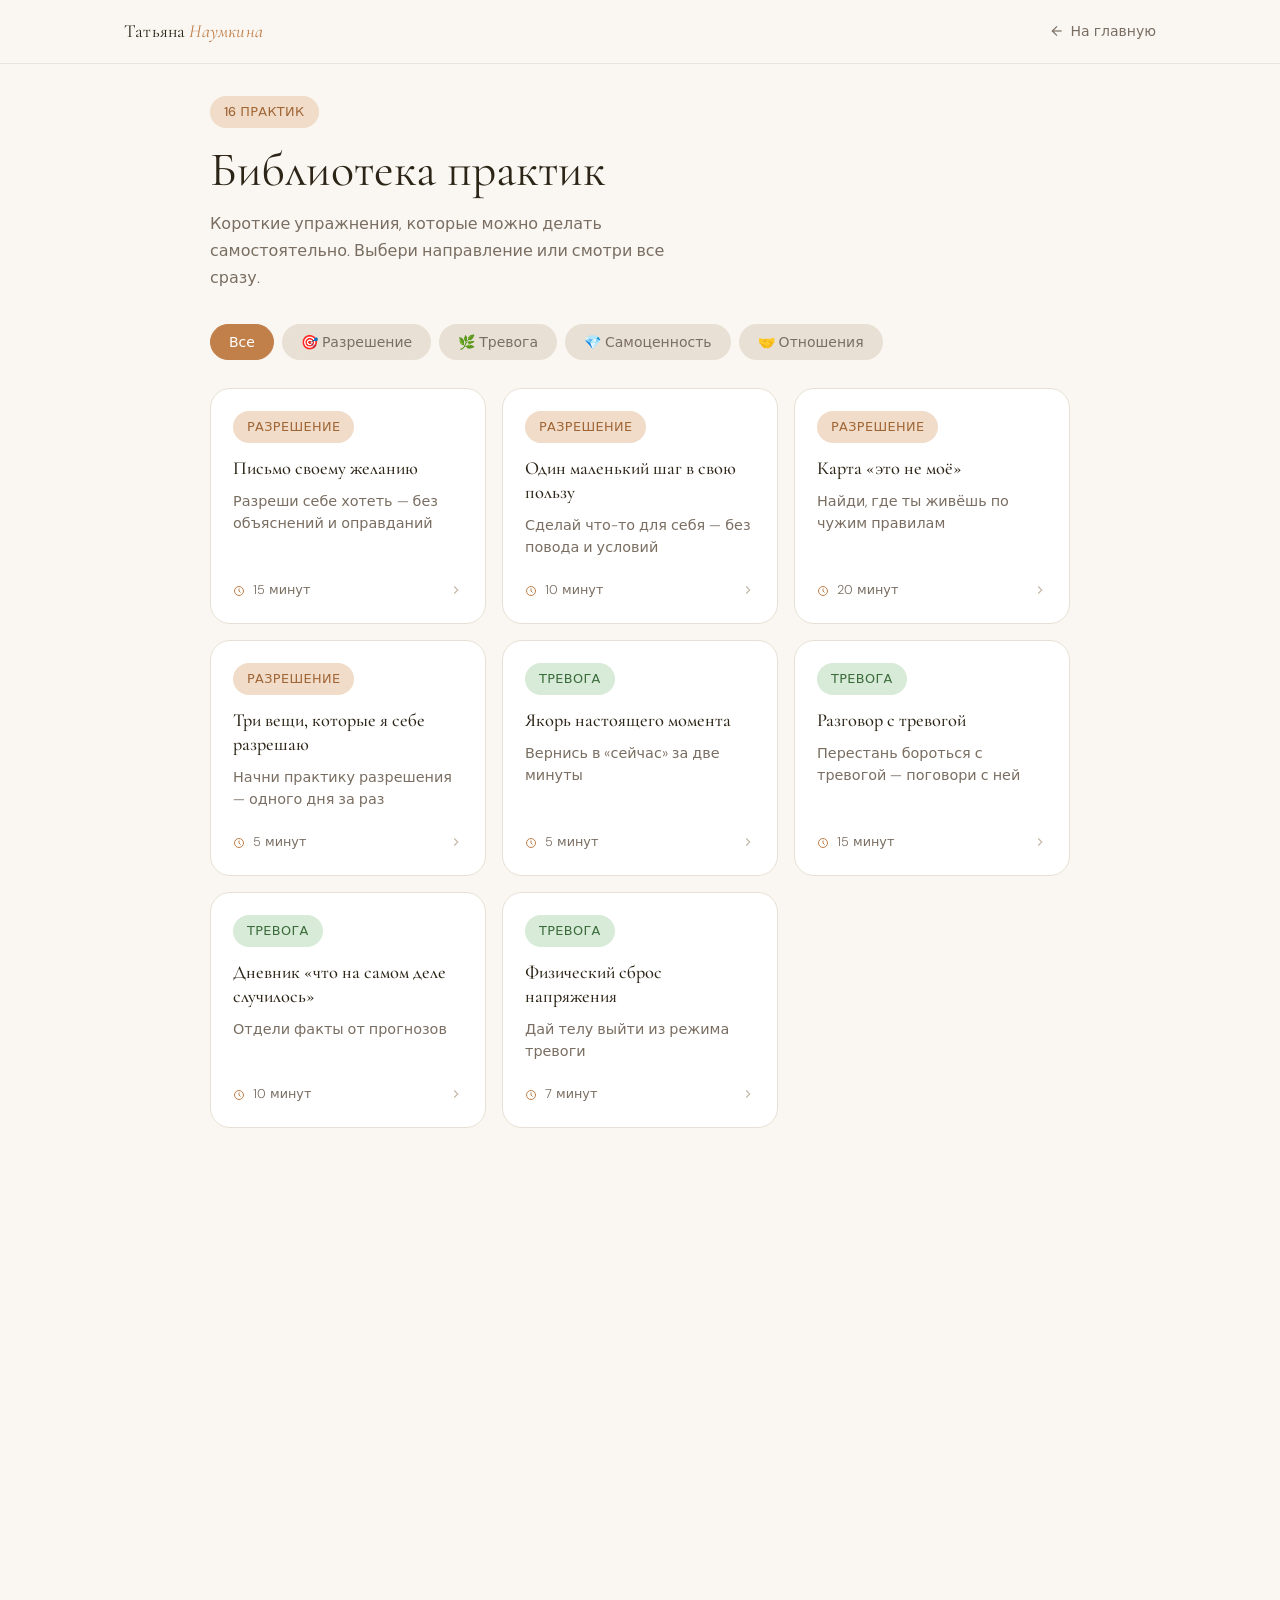
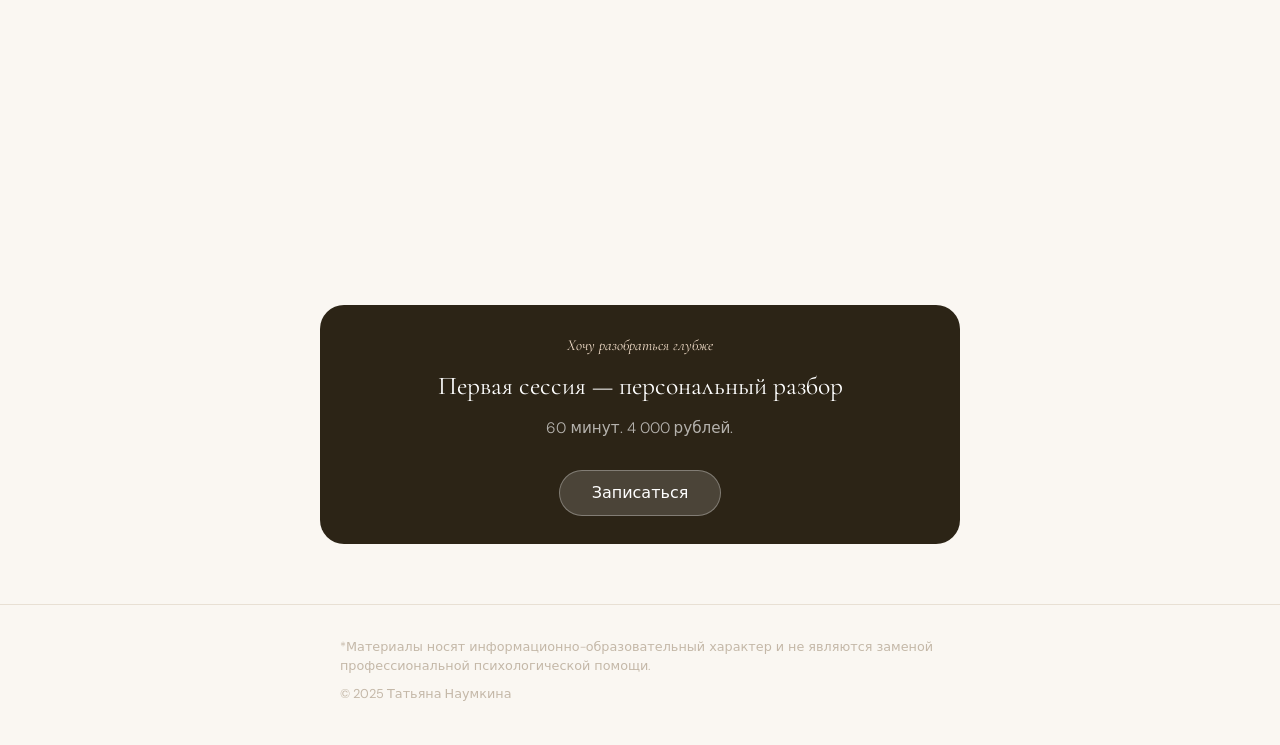
==== library.html @ 9b89605e "Add files via upload" ====
<!DOCTYPE html>
<html lang="ru">
<head>
  <meta charset="UTF-8">
  <meta name="viewport" content="width=device-width, initial-scale=1.0">
  <title>Библиотека практик — Татьяна Наумкина</title>
  <link rel="stylesheet" href="style.css">
</head>
<body>

  <!-- НАВИГАЦИЯ -->
  <nav class="nav">
    <div class="nav__inner">
      <a href="index.html" class="nav__logo">
        Татьяна <em>Наумкина</em>
      </a>
      <a href="index.html" class="nav__back">
        <svg viewBox="0 0 24 24" aria-hidden="true">
          <line x1="19" y1="12" x2="5" y2="12"/>
          <polyline points="12 19 5 12 12 5"/>
        </svg>
        На главную
      </a>
    </div>
  </nav>

  <main>
    <div class="container container--wide">

      <!-- ШАПКА -->
      <div style="padding-top:96px;padding-bottom:32px;">
        <span class="pill pill--accent" style="margin-bottom:14px;display:inline-flex;">
          16 практик
        </span>
        <h1 style="margin-bottom:10px;">Библиотека практик</h1>
        <p class="text-muted" style="font-weight:300;max-width:500px;line-height:1.7;">
          Короткие упражнения, которые можно делать самостоятельно.
          Выбери направление или смотри все сразу.
        </p>
      </div>

      <!-- ФИЛЬТР -->
      <div class="filter-pills" id="filterPills" style="margin-bottom:28px;">
        <button class="filter-pill active" data-dir="all">Все</button>
        <button class="filter-pill" data-dir="contact">🎯 Разрешение</button>
        <button class="filter-pill" data-dir="resilience">🌿 Тревога</button>
        <button class="filter-pill" data-dir="self">💎 Самоценность</button>
        <button class="filter-pill" data-dir="relations">🤝 Отношения</button>
      </div>

      <!-- СЕТКА КАРТОЧЕК -->
      <div class="practices-grid stagger" id="practicesGrid"></div>

      <!-- CTA БЛОК -->
      <div style="max-width:640px;margin:48px auto 60px;">
        <div class="session-block session-block--compact">
          <span class="session-block__eyebrow">Хочу разобраться глубже</span>
          <h2 class="session-block__title">Первая сессия — персональный разбор</h2>
          <p class="session-block__desc">
            60 минут. 4 000 рублей.
          </p>
          <a href="https://forms.yandex.ru/u/6a2276a31f1eb5ab4da837c9"
             target="_blank" rel="noopener"
             class="btn btn--ghost">
            Записаться
          </a>
        </div>
      </div>

    </div>
  </main>

  <!-- FOOTER -->
  <footer class="footer">
    <div class="container">
      <div class="footer__inner">
        <p class="footer__disclaimer">
          *Материалы носят информационно-образовательный характер
          и не являются заменой профессиональной психологической помощи.
        </p>
        <p class="footer__copy">© 2025 Татьяна Наумкина</p>
      </div>
    </div>
  </footer>

  <script src="data.js"></script>
  <script>
    const DIR_LABELS = {
      contact:    'Разрешение',
      resilience: 'Тревога',
      self:       'Самоценность',
      relations:  'Отношения'
    };

    let activeDir = 'all';

    // ============================================================
    //  РЕНДЕР КАРТОЧЕК
    // ============================================================
    function renderCards(dir) {
      const grid = document.getElementById('practicesGrid');
      const list = dir === 'all'
        ? PRACTICES
        : PRACTICES.filter(p => p.direction === dir);

      // Анимация исчезновения
      grid.style.transition = 'opacity 180ms ease';
      grid.style.opacity = '0';

      setTimeout(() => {
        grid.innerHTML = '';

        list.forEach(p => {
          const card = document.createElement('a');
          card.href = `practice.html?id=${p.id}`;
          card.className = 'card card--practice card--link';
          card.innerHTML = `
            <div class="card__tag">
              <span class="pill pill--${p.direction}">${DIR_LABELS[p.direction]}</span>
            </div>
            <div class="card__title">${p.title}</div>
            <div class="card__tagline">${p.tagline}</div>
            <div style="display:flex;align-items:center;justify-content:space-between;margin-top:auto;padding-top:12px;">
              <span style="font-size:.8rem;color:var(--muted);font-weight:300;">
                <svg width="12" height="12" viewBox="0 0 24 24" fill="none"
                     stroke="var(--accent)" stroke-width="2"
                     style="display:inline;vertical-align:middle;margin-right:4px;">
                  <circle cx="12" cy="12" r="9"/>
                  <polyline points="12 7 12 12 15 15"/>
                </svg>
                ${p.duration}
              </span>
              <svg width="14" height="14" viewBox="0 0 24 24" fill="none"
                   stroke="var(--taupe)" stroke-width="2">
                <polyline points="9 18 15 12 9 6"/>
              </svg>
            </div>
          `;
          grid.appendChild(card);
        });

        grid.style.opacity = '1';

        // Stagger-анимация
        grid.classList.remove('visible');
        requestAnimationFrame(() => {
          setTimeout(() => grid.classList.add('visible'), 20);
        });
      }, 180);
    }

    // ============================================================
    //  ФИЛЬТР
    // ============================================================
    document.getElementById('filterPills').addEventListener('click', e => {
      const btn = e.target.closest('.filter-pill');
      if (!btn) return;

      document.querySelectorAll('.filter-pill').forEach(b => b.classList.remove('active'));
      btn.classList.add('active');

      activeDir = btn.dataset.dir;
      renderCards(activeDir);
    });

    // ============================================================
    //  СТАРТ
    // ============================================================

    // Проверяем параметр из URL (если пришли с results с конкретным направлением)
    const urlDir = new URLSearchParams(window.location.search).get('dir');
    if (urlDir && ['contact','resilience','self','relations'].includes(urlDir)) {
      activeDir = urlDir;
      document.querySelectorAll('.filter-pill').forEach(b => {
        b.classList.toggle('active', b.dataset.dir === urlDir);
      });
    }

    renderCards(activeDir);
  </script>

</body>
</html>
---- style.css ----
/* ============================================================
   STYLE.CSS — дизайн-система Татьяна Наумкина
   ============================================================ */

@import url('https://fonts.googleapis.com/css2?family=Cormorant+Garamond:ital,wght@0,300;0,400;0,500;0,600;1,300;1,400;1,500&family=DM+Sans:wght@300;400;500&display=swap');

/* ============================================================
   1. CSS ПЕРЕМЕННЫЕ
   ============================================================ */

:root {
  /* Цвета */
  --cream:        #FAF7F2;
  --warm-white:   #FFFDF9;
  --sand:         #E8E0D4;
  --taupe:        #C4B8A8;
  --dark:         #2C2416;
  --text:         #3D3328;
  --muted:        #7A6E62;
  --accent:       #C17F4A;
  --accent-light: #F0DCC8;
  --accent-dark:  #A06535;

  /* Шрифты */
  --font-d: 'Cormorant Garamond', Georgia, serif;
  --font-b: 'DM Sans', system-ui, sans-serif;

  /* Размеры */
  --max-w:     640px;
  --max-w-lib: 900px;
  --radius-sm: 10px;
  --radius-md: 14px;
  --radius-lg: 20px;
  --radius-xl: 24px;

  /* Тени */
  --shadow-sm: 0 1px 4px rgba(44,36,22,.06);
  --shadow-md: 0 4px 20px rgba(44,36,22,.10);
  --shadow-lg: 0 8px 40px rgba(44,36,22,.14);

  /* Переходы */
  --ease: cubic-bezier(.4,0,.2,1);
  --fast: 180ms;
  --mid:  320ms;
  --slow: 500ms;
}

/* ============================================================
   2. СБРОС И БАЗОВЫЕ СТИЛИ
   ============================================================ */

*, *::before, *::after {
  box-sizing: border-box;
  margin: 0;
  padding: 0;
}

html {
  scroll-behavior: smooth;
  -webkit-text-size-adjust: 100%;
}

body {
  font-family: var(--font-b);
  font-size: 16px;
  line-height: 1.6;
  color: var(--text);
  background: var(--cream);
  min-height: 100vh;
  -webkit-font-smoothing: antialiased;
}

img {
  max-width: 100%;
  display: block;
}

a {
  color: inherit;
  text-decoration: none;
}

ul, ol {
  list-style: none;
}

button {
  font-family: var(--font-b);
  cursor: pointer;
  border: none;
  background: none;
}

/* ============================================================
   3. ТИПОГРАФИКА
   ============================================================ */

h1, h2, h3, h4 {
  font-family: var(--font-d);
  font-weight: 400;
  line-height: 1.2;
  color: var(--dark);
}

h1 { font-size: clamp(2rem, 5vw, 3rem); }
h2 { font-size: clamp(1.6rem, 4vw, 2.4rem); }
h3 { font-size: clamp(1.2rem, 3vw, 1.6rem); }
h4 { font-size: 1.1rem; }

p {
  font-size: 1rem;
  line-height: 1.7;
  color: var(--text);
}

.text-muted {
  color: var(--muted);
  font-weight: 300;
}

.text-accent {
  color: var(--accent);
}

em, i {
  font-style: italic;
}

/* ============================================================
   4. LAYOUT
   ============================================================ */

.container {
  width: 100%;
  max-width: var(--max-w);
  margin: 0 auto;
  padding: 0 20px;
}

.container--wide {
  max-width: var(--max-w-lib);
}

.section {
  padding: 60px 0;
}

/* ============================================================
   5. НАВИГАЦИЯ
   ============================================================ */

.nav {
  position: fixed;
  top: 0;
  left: 0;
  right: 0;
  z-index: 100;
  height: 64px;
  display: flex;
  align-items: center;
  background: rgba(250,247,242,.85);
  backdrop-filter: blur(12px);
  -webkit-backdrop-filter: blur(12px);
  border-bottom: 1px solid rgba(196,184,168,.3);
  transition: background var(--mid) var(--ease);
}

.nav__inner {
  width: 100%;
  max-width: 1080px;
  margin: 0 auto;
  padding: 0 24px;
  display: flex;
  align-items: center;
  justify-content: space-between;
}

.nav__logo {
  font-family: var(--font-d);
  font-size: 1.15rem;
  font-weight: 400;
  color: var(--dark);
  letter-spacing: .01em;
}

.nav__logo em {
  color: var(--accent);
  font-style: italic;
}

.nav__back {
  display: flex;
  align-items: center;
  gap: 6px;
  font-size: .875rem;
  color: var(--muted);
  font-weight: 400;
  transition: color var(--fast) var(--ease);
}

.nav__back:hover {
  color: var(--accent);
}

.nav__back svg {
  width: 16px;
  height: 16px;
  stroke: currentColor;
  fill: none;
  stroke-width: 1.8;
}

/* ============================================================
   6. КНОПКИ
   ============================================================ */

.btn {
  display: inline-flex;
  align-items: center;
  justify-content: center;
  gap: 8px;
  padding: 14px 32px;
  border-radius: 100px;
  font-family: var(--font-b);
  font-size: 1rem;
  font-weight: 500;
  line-height: 1;
  transition: all var(--fast) var(--ease);
  cursor: pointer;
  white-space: nowrap;
}

.btn--primary {
  background: var(--accent);
  color: #fff;
  box-shadow: 0 4px 20px rgba(193,127,74,.35);
}

.btn--primary:hover {
  background: var(--accent-dark);
  box-shadow: 0 6px 28px rgba(193,127,74,.45);
  transform: translateY(-1px);
}

.btn--primary:active {
  transform: translateY(0);
  box-shadow: 0 2px 12px rgba(193,127,74,.3);
}

.btn--outline {
  background: transparent;
  color: var(--accent);
  border: 1.5px solid var(--accent);
}

.btn--outline:hover {
  background: var(--accent-light);
}

.btn--ghost {
  background: rgba(255,255,255,.15);
  color: #fff;
  border: 1.5px solid rgba(255,255,255,.3);
}

.btn--ghost:hover {
  background: rgba(255,255,255,.25);
}

.btn--sm {
  padding: 10px 22px;
  font-size: .875rem;
}

.btn--lg {
  padding: 18px 40px;
  font-size: 1.05rem;
}

.btn--full {
  width: 100%;
}

/* ============================================================
   7. ТЭГИ-ПИЛЮЛИ
   ============================================================ */

.pill {
  display: inline-flex;
  align-items: center;
  gap: 6px;
  padding: 6px 14px;
  border-radius: 100px;
  font-size: .8rem;
  font-weight: 500;
  letter-spacing: .03em;
  text-transform: uppercase;
}

.pill--accent {
  background: var(--accent-light);
  color: var(--accent-dark);
}

.pill--sand {
  background: var(--sand);
  color: var(--muted);
}

.pill--direction {
  background: var(--accent-light);
  color: var(--accent-dark);
  font-size: .75rem;
}

.pill--contact   { background: #F0DCC8; color: #A06535; }
.pill--resilience{ background: #D8EAD8; color: #3A6B3A; }
.pill--self      { background: #D8E4F0; color: #2A4F7A; }
.pill--relations { background: #EDD8EE; color: #6B3A6C; }

/* ============================================================
   8. КАРТОЧКИ
   ============================================================ */

.card {
  background: #fff;
  border: 1px solid var(--sand);
  border-radius: var(--radius-lg);
  padding: 24px;
  transition: all var(--mid) var(--ease);
}

.card:hover {
  border-color: var(--taupe);
  box-shadow: var(--shadow-md);
  transform: translateY(-2px);
}

.card--link {
  cursor: pointer;
  display: block;
}

.card--direction {
  padding: 20px 22px;
  border-radius: var(--radius-md);
}

.card--practice {
  display: flex;
  flex-direction: column;
  gap: 10px;
  padding: 22px;
  border-radius: var(--radius-lg);
}

.card__tag {
  margin-bottom: 4px;
}

.card__title {
  font-family: var(--font-d);
  font-size: 1.15rem;
  font-weight: 500;
  color: var(--dark);
  line-height: 1.3;
}

.card__tagline {
  font-size: .9rem;
  color: var(--muted);
  line-height: 1.5;
  font-weight: 300;
}

.card__arrow {
  margin-top: auto;
  display: flex;
  align-items: center;
  gap: 4px;
  font-size: .8rem;
  color: var(--accent);
  font-weight: 500;
}

/* ============================================================
   9. ПРОГРЕСС-БАР
   ============================================================ */

.progress-bar {
  width: 100%;
  height: 4px;
  background: var(--sand);
  border-radius: 2px;
  overflow: hidden;
}

.progress-bar__fill {
  height: 100%;
  background: linear-gradient(90deg, var(--accent-light), var(--accent));
  border-radius: 2px;
  transition: width var(--mid) var(--ease);
}

/* ============================================================
   10. ТЁМНЫЙ БЛОК СЕССИИ
   ============================================================ */

.session-block {
  background: var(--dark);
  border-radius: var(--radius-xl);
  padding: 40px;
  text-align: center;
  color: #fff;
}

.session-block__eyebrow {
  font-family: var(--font-d);
  font-style: italic;
  font-size: .95rem;
  color: var(--accent-light);
  margin-bottom: 12px;
  display: block;
}

.session-block__title {
  font-family: var(--font-d);
  font-size: clamp(1.4rem, 3vw, 2rem);
  font-weight: 400;
  color: #fff;
  margin-bottom: 14px;
  line-height: 1.25;
}

.session-block__desc {
  font-size: .95rem;
  color: rgba(255,255,255,.65);
  font-weight: 300;
  line-height: 1.7;
  margin-bottom: 28px;
  max-width: 440px;
  margin-left: auto;
  margin-right: auto;
}

.session-block__disclaimer {
  margin-top: 18px;
  font-size: .75rem;
  color: rgba(255,255,255,.35);
  line-height: 1.5;
  font-weight: 300;
}

.session-block--compact {
  padding: 28px 32px;
}

.session-block--compact .session-block__title {
  font-size: clamp(1.2rem, 2.5vw, 1.6rem);
}

/* ============================================================
   11. МЕТА-СТРОКА (иконки)
   ============================================================ */

.meta-row {
  display: flex;
  align-items: center;
  gap: 20px;
  flex-wrap: wrap;
}

.meta-item {
  display: flex;
  align-items: center;
  gap: 6px;
  font-size: .875rem;
  color: var(--muted);
  font-weight: 400;
}

.meta-item svg {
  width: 16px;
  height: 16px;
  stroke: var(--accent);
  fill: none;
  stroke-width: 1.8;
  flex-shrink: 0;
}

/* ============================================================
   12. РЕЗУЛЬТАТЫ — БАРЫ НАПРАВЛЕНИЙ
   ============================================================ */

.direction-bars {
  display: flex;
  flex-direction: column;
  gap: 18px;
}

.direction-bar {
  display: flex;
  flex-direction: column;
  gap: 6px;
}

.direction-bar__header {
  display: flex;
  justify-content: space-between;
  align-items: baseline;
}

.direction-bar__label {
  font-size: .875rem;
  font-weight: 500;
  color: var(--text);
  max-width: 70%;
  line-height: 1.3;
}

.direction-bar__pct {
  font-family: var(--font-d);
  font-size: 1.1rem;
  font-weight: 400;
  color: var(--accent);
}

.direction-bar__track {
  width: 100%;
  height: 8px;
  background: var(--sand);
  border-radius: 4px;
  overflow: hidden;
}

.direction-bar__fill {
  height: 100%;
  background: linear-gradient(90deg, var(--accent-light), var(--accent));
  border-radius: 4px;
  width: 0;
  transition: width 900ms var(--ease);
}

.direction-bar--winner .direction-bar__fill {
  background: linear-gradient(90deg, var(--accent), var(--accent-dark));
}

.direction-bar--winner .direction-bar__label {
  color: var(--dark);
  font-weight: 500;
}

/* ============================================================
   13. БИБЛИОТЕКА — СЕТКА И ФИЛЬТР
   ============================================================ */

.filter-pills {
  display: flex;
  gap: 8px;
  flex-wrap: wrap;
}

.filter-pill {
  padding: 8px 18px;
  border-radius: 100px;
  font-size: .875rem;
  font-weight: 500;
  background: var(--sand);
  color: var(--muted);
  border: 1.5px solid transparent;
  cursor: pointer;
  transition: all var(--fast) var(--ease);
}

.filter-pill:hover {
  background: var(--accent-light);
  color: var(--accent-dark);
}

.filter-pill.active {
  background: var(--accent);
  color: #fff;
  border-color: var(--accent);
}

.practices-grid {
  display: grid;
  grid-template-columns: repeat(auto-fill, minmax(260px, 1fr));
  gap: 16px;
}

@media (max-width: 600px) {
  .practices-grid {
    grid-template-columns: 1fr;
  }
}

/* ============================================================
   14. ПРАКТИКА — БЛОКИ КОНТЕНТА
   ============================================================ */

.practice-section {
  background: #fff;
  border: 1px solid var(--sand);
  border-radius: var(--radius-lg);
  padding: 28px;
  margin-bottom: 16px;
}

.practice-section__label {
  font-size: .75rem;
  font-weight: 500;
  letter-spacing: .08em;
  text-transform: uppercase;
  color: var(--muted);
  margin-bottom: 12px;
}

.practice-section__text {
  font-size: .975rem;
  line-height: 1.75;
  color: var(--text);
  font-weight: 300;
}

.steps-list {
  counter-reset: steps;
  display: flex;
  flex-direction: column;
  gap: 14px;
}

.steps-list li {
  counter-increment: steps;
  display: flex;
  gap: 14px;
  align-items: flex-start;
  font-size: .975rem;
  line-height: 1.65;
  color: var(--text);
  font-weight: 300;
}

.steps-list li::before {
  content: counter(steps);
  display: flex;
  align-items: center;
  justify-content: center;
  width: 26px;
  height: 26px;
  min-width: 26px;
  border-radius: 50%;
  background: var(--accent-light);
  color: var(--accent-dark);
  font-size: .8rem;
  font-weight: 500;
  font-family: var(--font-d);
  margin-top: 1px;
}

.practice-note {
  background: var(--accent-light);
  border-radius: var(--radius-md);
  padding: 16px 20px;
  font-size: .9rem;
  color: var(--accent-dark);
  line-height: 1.65;
  font-weight: 400;
  margin-bottom: 16px;
}

.practice-note::before {
  content: '✦  ';
  opacity: .6;
}

/* ============================================================
   15. КВИЗ
   ============================================================ */

.quiz-header {
  padding-top: 88px;
  padding-bottom: 24px;
}

.quiz-counter {
  font-size: .875rem;
  color: var(--muted);
  font-weight: 400;
  margin-bottom: 10px;
}

.quiz-question {
  font-family: var(--font-d);
  font-size: clamp(1.25rem, 3vw, 1.7rem);
  font-weight: 400;
  color: var(--dark);
  line-height: 1.35;
  margin-bottom: 28px;
}

.quiz-options {
  display: flex;
  flex-direction: column;
  gap: 10px;
  margin-bottom: 28px;
}

.quiz-option {
  padding: 16px 20px;
  border: 1.5px solid var(--sand);
  border-radius: var(--radius-md);
  background: #fff;
  text-align: left;
  font-family: var(--font-b);
  font-size: .975rem;
  color: var(--text);
  font-weight: 400;
  cursor: pointer;
  transition: all var(--fast) var(--ease);
  line-height: 1.4;
}

.quiz-option:hover {
  border-color: var(--accent);
  background: var(--accent-light);
  color: var(--accent-dark);
}

.quiz-option.selected {
  border-color: var(--accent);
  background: var(--accent-light);
  color: var(--accent-dark);
  font-weight: 500;
}

.quiz-nav {
  display: flex;
  gap: 12px;
  align-items: center;
}

.quiz-nav-back {
  display: flex;
  align-items: center;
  gap: 5px;
  font-size: .875rem;
  color: var(--muted);
  cursor: pointer;
  padding: 10px 0;
  background: none;
  border: none;
  font-family: var(--font-b);
  transition: color var(--fast) var(--ease);
}

.quiz-nav-back:hover {
  color: var(--text);
}

.quiz-nav-back svg {
  width: 14px;
  height: 14px;
  stroke: currentColor;
  fill: none;
  stroke-width: 2;
}

/* Loader dots */
.loader-overlay {
  position: fixed;
  inset: 0;
  background: var(--cream);
  z-index: 200;
  display: flex;
  flex-direction: column;
  align-items: center;
  justify-content: center;
  gap: 20px;
  opacity: 0;
  pointer-events: none;
  transition: opacity var(--mid) var(--ease);
}

.loader-overlay.visible {
  opacity: 1;
  pointer-events: all;
}

.loader-dots {
  display: flex;
  gap: 8px;
}

.loader-dots span {
  width: 8px;
  height: 8px;
  border-radius: 50%;
  background: var(--accent);
  animation: dot-bounce 1.2s ease-in-out infinite;
}

.loader-dots span:nth-child(2) { animation-delay: .2s; }
.loader-dots span:nth-child(3) { animation-delay: .4s; }

@keyframes dot-bounce {
  0%, 60%, 100% { transform: translateY(0); opacity: .5; }
  30%            { transform: translateY(-10px); opacity: 1; }
}

.loader-text {
  font-family: var(--font-d);
  font-style: italic;
  color: var(--muted);
  font-size: 1rem;
}

/* ============================================================
   16. HERO (ГЛАВНАЯ)
   ============================================================ */

.hero {
  padding-top: 100px;
  padding-bottom: 60px;
}

.hero__eyebrow {
  margin-bottom: 20px;
}

.hero__title {
  margin-bottom: 16px;
}

.hero__subtitle {
  font-size: 1.05rem;
  color: var(--muted);
  font-weight: 300;
  line-height: 1.7;
  margin-bottom: 28px;
}

.hero__meta {
  margin-bottom: 32px;
}

.hero__cta {
  margin-bottom: 60px;
}

/* ============================================================
   17. БЛОК НАПРАВЛЕНИЙ (ГЛАВНАЯ)
   ============================================================ */

.directions-section {
  padding-bottom: 80px;
}

.directions-section__label {
  font-size: .75rem;
  letter-spacing: .1em;
  text-transform: uppercase;
  color: var(--muted);
  font-weight: 500;
  margin-bottom: 16px;
}

.directions-grid {
  display: flex;
  flex-direction: column;
  gap: 10px;
}

.direction-card {
  display: flex;
  align-items: flex-start;
  gap: 14px;
  padding: 18px 20px;
  border: 1px solid var(--sand);
  border-radius: var(--radius-md);
  background: #fff;
  cursor: pointer;
  transition: all var(--fast) var(--ease);
  text-decoration: none;
}

.direction-card:hover {
  border-color: var(--accent);
  background: var(--accent-light);
  transform: translateX(4px);
}

.direction-card__icon {
  width: 36px;
  height: 36px;
  border-radius: 10px;
  display: flex;
  align-items: center;
  justify-content: center;
  font-size: 1.1rem;
  flex-shrink: 0;
  margin-top: 1px;
}

.direction-card__body {
  flex: 1;
}

.direction-card__title {
  font-family: var(--font-d);
  font-size: 1.05rem;
  font-weight: 400;
  color: var(--dark);
  line-height: 1.3;
  margin-bottom: 2px;
}

.direction-card__sub {
  font-size: .82rem;
  color: var(--muted);
  font-weight: 300;
}

.direction-card__chevron {
  color: var(--taupe);
  transition: color var(--fast) var(--ease);
  flex-shrink: 0;
  margin-top: 6px;
}

.direction-card:hover .direction-card__chevron {
  color: var(--accent);
}

/* ============================================================
   18. РЕЗУЛЬТАТЫ
   ============================================================ */

.results-header {
  padding-top: 88px;
  padding-bottom: 32px;
}

.results-winner {
  background: #fff;
  border: 1px solid var(--sand);
  border-radius: var(--radius-xl);
  padding: 32px;
  margin-bottom: 32px;
}

.results-winner__label {
  font-size: .75rem;
  letter-spacing: .08em;
  text-transform: uppercase;
  color: var(--accent);
  font-weight: 500;
  margin-bottom: 10px;
}

.results-winner__title {
  font-family: var(--font-d);
  font-size: clamp(1.3rem, 3vw, 1.8rem);
  font-weight: 400;
  color: var(--dark);
  line-height: 1.3;
  margin-bottom: 12px;
}

.results-winner__desc {
  font-size: .95rem;
  color: var(--muted);
  line-height: 1.7;
  font-weight: 300;
}

.results-section-label {
  font-size: .75rem;
  letter-spacing: .08em;
  text-transform: uppercase;
  color: var(--muted);
  font-weight: 500;
  margin-bottom: 16px;
}

.recommended-practices {
  display: flex;
  flex-direction: column;
  gap: 10px;
  margin-bottom: 32px;
}

.rec-practice-card {
  display: flex;
  align-items: flex-start;
  gap: 14px;
  padding: 16px 18px;
  border: 1px solid var(--sand);
  border-radius: var(--radius-md);
  background: #fff;
  text-decoration: none;
  transition: all var(--fast) var(--ease);
}

.rec-practice-card:hover {
  border-color: var(--accent);
  transform: translateX(3px);
}

.rec-practice-card__num {
  font-family: var(--font-d);
  font-size: 1.2rem;
  color: var(--accent-light);
  font-weight: 400;
  min-width: 24px;
  margin-top: 2px;
}

.rec-practice-card__body { flex: 1; }

.rec-practice-card__title {
  font-size: .95rem;
  font-weight: 500;
  color: var(--dark);
  margin-bottom: 2px;
}

.rec-practice-card__tagline {
  font-size: .82rem;
  color: var(--muted);
  font-weight: 300;
}

/* ============================================================
   19. FOOTER
   ============================================================ */

.footer {
  padding: 32px 0 40px;
  border-top: 1px solid var(--sand);
}

.footer__inner {
  display: flex;
  flex-direction: column;
  gap: 8px;
}

.footer__disclaimer {
  font-size: .8rem;
  color: var(--taupe);
  line-height: 1.5;
  font-weight: 300;
}

.footer__copy {
  font-size: .8rem;
  color: var(--taupe);
}

/* ============================================================
   20. АНИМАЦИИ ПОЯВЛЕНИЯ
   ============================================================ */

.fade-in {
  opacity: 0;
  transform: translateY(16px);
  transition: opacity var(--slow) var(--ease), transform var(--slow) var(--ease);
}

.fade-in.visible {
  opacity: 1;
  transform: translateY(0);
}

.stagger > * {
  opacity: 0;
  transform: translateY(12px);
  transition: opacity var(--mid) var(--ease), transform var(--mid) var(--ease);
}

.stagger.visible > *:nth-child(1) { opacity:1; transform:none; transition-delay: 0ms; }
.stagger.visible > *:nth-child(2) { opacity:1; transform:none; transition-delay: 60ms; }
.stagger.visible > *:nth-child(3) { opacity:1; transform:none; transition-delay: 120ms; }
.stagger.visible > *:nth-child(4) { opacity:1; transform:none; transition-delay: 180ms; }
.stagger.visible > *:nth-child(5) { opacity:1; transform:none; transition-delay: 240ms; }
.stagger.visible > *:nth-child(6) { opacity:1; transform:none; transition-delay: 300ms; }
.stagger.visible > *:nth-child(7) { opacity:1; transform:none; transition-delay: 360ms; }
.stagger.visible > *:nth-child(8) { opacity:1; transform:none; transition-delay: 420ms; }

/* ============================================================
   21. УТИЛИТЫ
   ============================================================ */

.sr-only {
  position: absolute;
  width: 1px;
  height: 1px;
  padding: 0;
  margin: -1px;
  overflow: hidden;
  clip: rect(0,0,0,0);
  white-space: nowrap;
  border: 0;
}

.mt-4  { margin-top:  4px; }
.mt-8  { margin-top:  8px; }
.mt-12 { margin-top: 12px; }
.mt-16 { margin-top: 16px; }
.mt-24 { margin-top: 24px; }
.mt-32 { margin-top: 32px; }
.mt-40 { margin-top: 40px; }
.mt-48 { margin-top: 48px; }

.mb-4  { margin-bottom:  4px; }
.mb-8  { margin-bottom:  8px; }
.mb-12 { margin-bottom: 12px; }
.mb-16 { margin-bottom: 16px; }
.mb-24 { margin-bottom: 24px; }
.mb-32 { margin-bottom: 32px; }

.divider {
  border: none;
  border-top: 1px solid var(--sand);
  margin: 32px 0;
}

/* ============================================================
   22. АДАПТИВ
   ============================================================ */

/* Планшет */
@media (max-width: 768px) {
  .section { padding: 48px 0; }

  .session-block {
    padding: 28px 24px;
  }

  .results-winner {
    padding: 24px;
  }

  .practice-section {
    padding: 22px 18px;
  }

  .hero {
    padding-top: 90px;
  }
}

/* Мобильный */
@media (max-width: 480px) {
  :root {
    font-size: 15px;
  }

  .container {
    padding: 0 16px;
  }

  .btn {
    padding: 13px 24px;
  }

  .btn--lg {
    padding: 15px 28px;
    font-size: 1rem;
  }

  .session-block {
    padding: 24px 18px;
    border-radius: var(--radius-lg);
  }

  .nav__inner {
    padding: 0 16px;
  }

  .quiz-option {
    padding: 14px 16px;
  }

  .hero {
    padding-top: 82px;
    padding-bottom: 40px;
  }

  .directions-section {
    padding-bottom: 60px;
  }

  .filter-pills {
    gap: 6px;
  }

  .filter-pill {
    padding: 7px 14px;
    font-size: .8rem;
  }
}

/* Минимальная ширина */
@media (max-width: 360px) {
  .container {
    padding: 0 12px;
  }

  h1 { font-size: 1.75rem; }
  h2 { font-size: 1.4rem; }
}
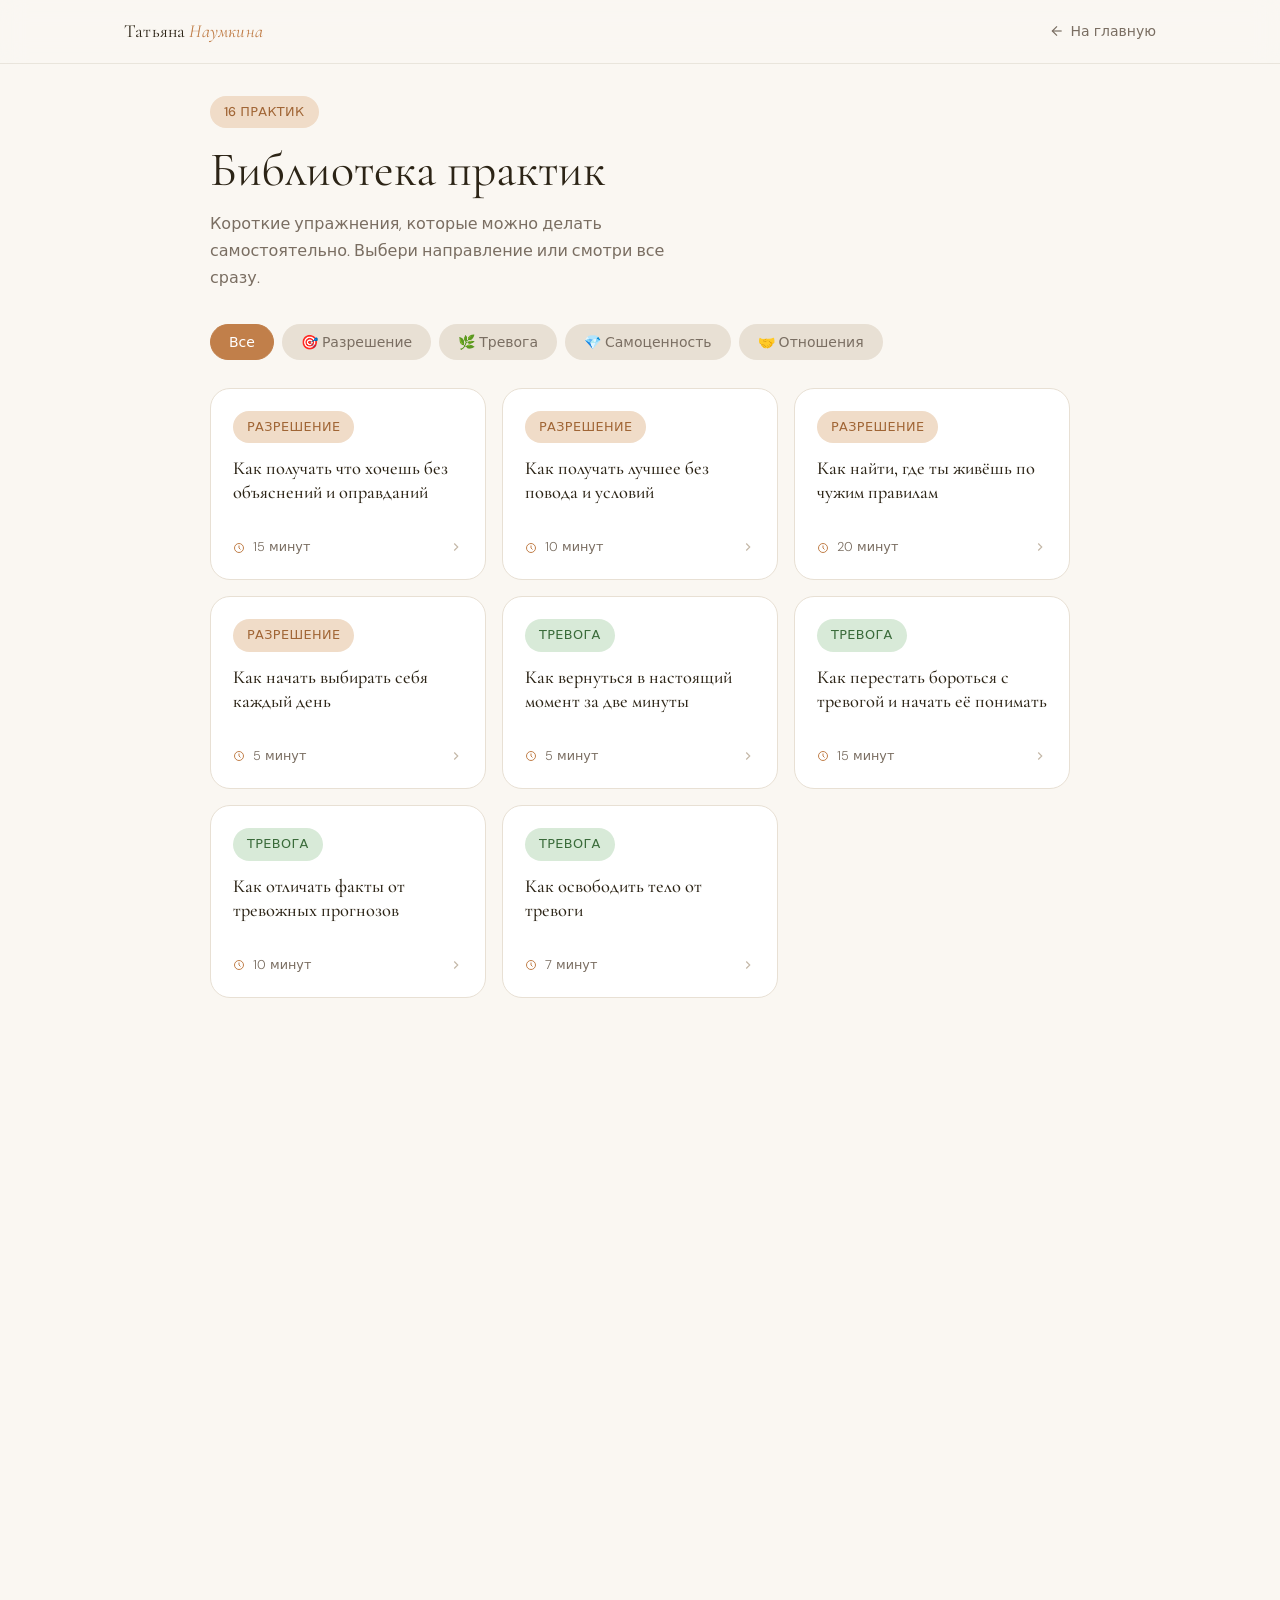
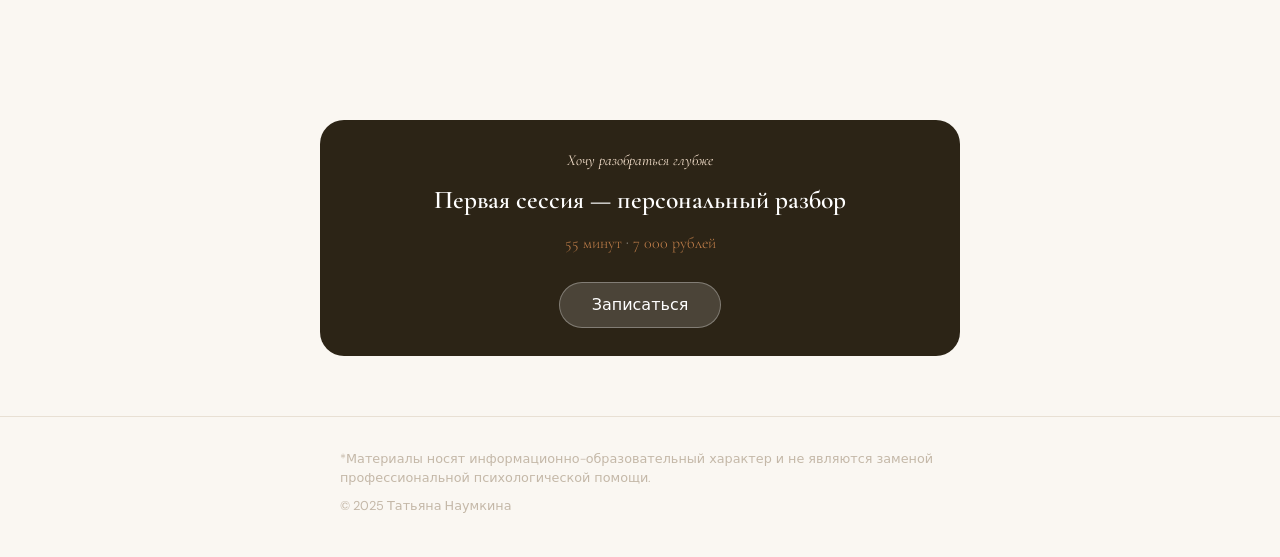
==== commit 6114aa30: "Add files via upload" ====
--- a/library.html
+++ b/library.html
@@ -56,9 +56,7 @@
         <div class="session-block session-block--compact">
           <span class="session-block__eyebrow">Хочу разобраться глубже</span>
           <h2 class="session-block__title">Первая сессия — персональный разбор</h2>
-          <p class="session-block__desc">
-            60 минут. 4 000 рублей.
-          </p>
+          <p class="session-block__time"><span class="time-accent">55 минут</span> · <span class="time-accent">7 000 рублей</span></p>
           <a href="https://forms.yandex.ru/u/6a2276a31f1eb5ab4da837c9"
              target="_blank" rel="noopener"
              class="btn btn--ghost">
--- a/style.css
+++ b/style.css
@@ -426,7 +426,7 @@
 .session-block__title {
   font-family: var(--font-d);
   font-size: clamp(1.4rem, 3vw, 2rem);
-  font-weight: 400;
+  font-weight: 600;
   color: #fff;
   margin-bottom: 14px;
   line-height: 1.25;
@@ -437,10 +437,34 @@
   color: rgba(255,255,255,.65);
   font-weight: 300;
   line-height: 1.7;
-  margin-bottom: 28px;
+  margin-bottom: 16px;
   max-width: 440px;
   margin-left: auto;
   margin-right: auto;
+}
+
+.session-block__insight {
+  font-style: italic;
+  color: var(--accent-light);
+  font-size: .95rem;
+  line-height: 1.65;
+  margin-bottom: 16px;
+  max-width: 440px;
+  margin-left: auto;
+  margin-right: auto;
+}
+
+.session-block__time {
+  font-size: .875rem;
+  color: rgba(255,255,255,.45);
+  font-weight: 300;
+  margin-bottom: 24px;
+}
+
+.session-block__time .time-accent {
+  color: var(--accent);
+  font-family: var(--font-d);
+  font-size: 1rem;
 }
 
 .session-block__disclaimer {
@@ -466,6 +490,7 @@
 .meta-row {
   display: flex;
   align-items: center;
+  justify-content: center;
   gap: 20px;
   flex-wrap: wrap;
 }
@@ -734,6 +759,83 @@
   font-weight: 500;
 }
 
+/* ============================================================
+   QUIZ SLIDER
+   ============================================================ */
+
+.quiz-slider-wrap {
+  margin-bottom: 12px;
+}
+
+.quiz-slider-current-label {
+  text-align: center;
+  font-size: 1.2rem;
+  font-weight: 500;
+  color: var(--accent);
+  margin-bottom: 24px;
+  min-height: 1.5em;
+  font-family: var(--font-d);
+  font-style: italic;
+}
+
+.quiz-slider {
+  -webkit-appearance: none;
+  appearance: none;
+  width: 100%;
+  height: 4px;
+  background: var(--sand);
+  border-radius: 2px;
+  outline: none;
+  cursor: pointer;
+  margin-bottom: 10px;
+  display: block;
+}
+
+.quiz-slider::-webkit-slider-thumb {
+  -webkit-appearance: none;
+  appearance: none;
+  width: 26px;
+  height: 26px;
+  border-radius: 50%;
+  background: var(--accent);
+  cursor: pointer;
+  box-shadow: 0 2px 8px rgba(193,127,74,.4);
+  transition: transform 150ms ease, box-shadow 150ms ease;
+}
+
+.quiz-slider::-webkit-slider-thumb:hover {
+  transform: scale(1.15);
+  box-shadow: 0 4px 14px rgba(193,127,74,.5);
+}
+
+.quiz-slider::-moz-range-thumb {
+  width: 26px;
+  height: 26px;
+  border-radius: 50%;
+  background: var(--accent);
+  cursor: pointer;
+  border: none;
+  box-shadow: 0 2px 8px rgba(193,127,74,.4);
+}
+
+.quiz-slider-labels {
+  display: flex;
+  justify-content: space-between;
+  font-size: .75rem;
+  color: var(--muted);
+  font-weight: 300;
+  padding: 0 2px;
+  margin-bottom: 32px;
+}
+
+.quiz-slider-next {
+  width: 100%;
+  display: flex;
+  align-items: center;
+  justify-content: center;
+  gap: 8px;
+}
+
 .quiz-nav {
   display: flex;
   gap: 12px;
@@ -822,6 +924,7 @@
 .hero {
   padding-top: 100px;
   padding-bottom: 60px;
+  text-align: center;
 }
 
 .hero__eyebrow {
@@ -830,6 +933,12 @@
 
 .hero__title {
   margin-bottom: 16px;
+  font-weight: 600;
+}
+
+.hero__title em {
+  color: var(--accent);
+  font-style: italic;
 }
 
 .hero__subtitle {
@@ -1032,7 +1141,45 @@
 }
 
 /* ============================================================
-   19. FOOTER
+   19. OUTCOME CARDS (блок результатов на странице results)
+   ============================================================ */
+
+.outcomes-grid {
+  display: grid;
+  grid-template-columns: 1fr 1fr;
+  gap: 16px;
+}
+
+.outcome-card {
+  display: flex;
+  flex-direction: column;
+  gap: 12px;
+  padding: 20px;
+  background: var(--warm-white);
+  border: 1px solid var(--sand);
+  border-radius: var(--radius-md);
+}
+
+.outcome-card p {
+  font-size: .875rem;
+  color: var(--muted);
+  font-weight: 300;
+  line-height: 1.65;
+}
+
+.outcome-card strong {
+  color: var(--text);
+  font-weight: 500;
+}
+
+@media (max-width: 540px) {
+  .outcomes-grid {
+    grid-template-columns: 1fr;
+  }
+}
+
+/* ============================================================
+   20. FOOTER
    ============================================================ */
 
 .footer {
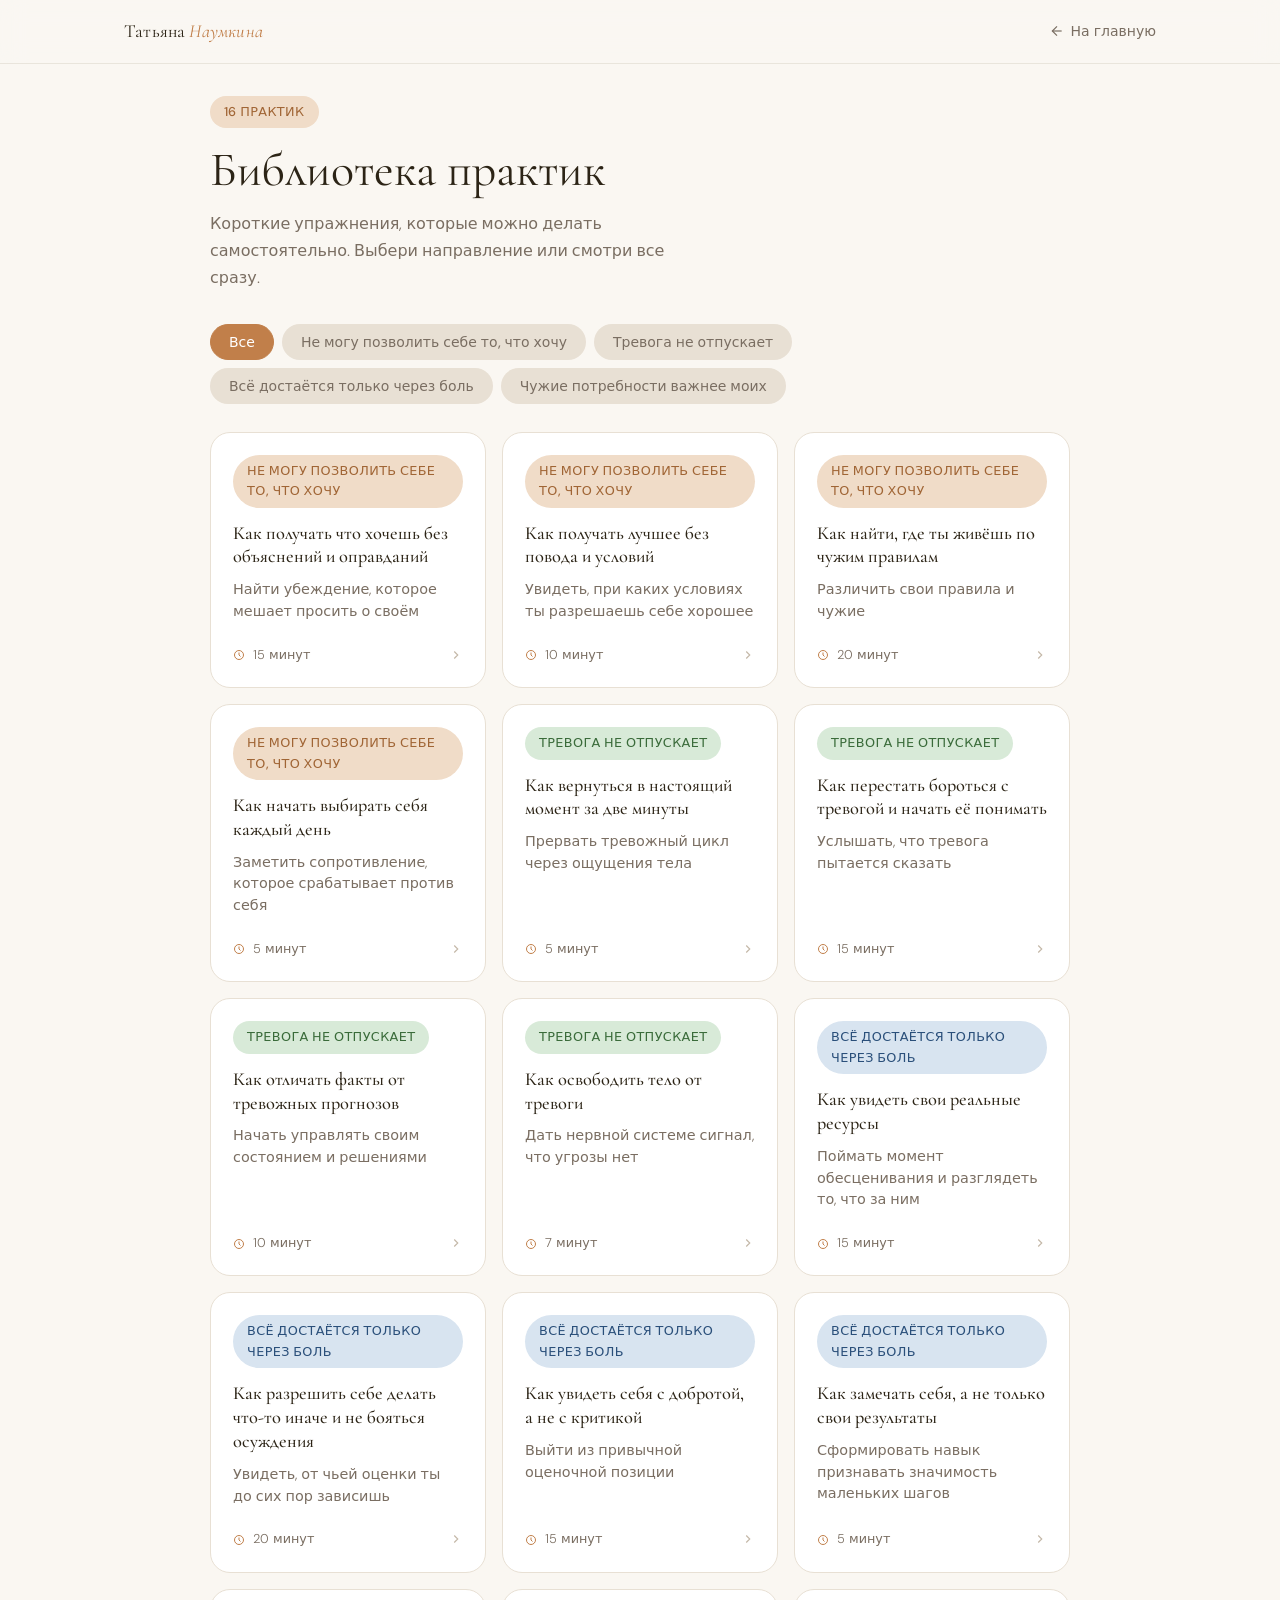
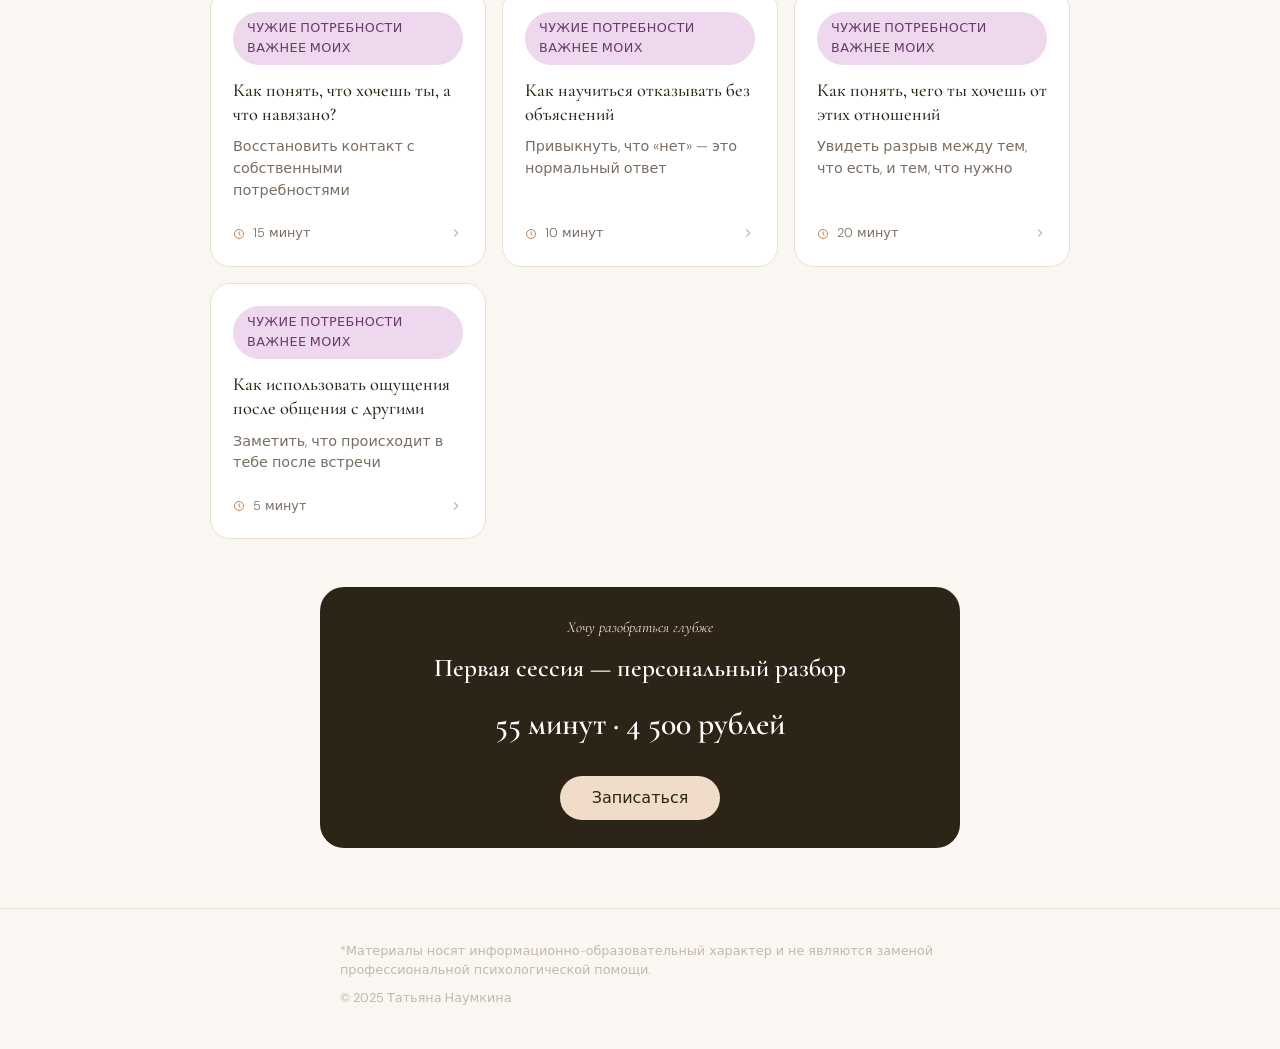
==== commit deafa718: "Add files via upload" ====
--- a/library.html
+++ b/library.html
@@ -42,10 +42,10 @@
       <!-- ФИЛЬТР -->
       <div class="filter-pills" id="filterPills" style="margin-bottom:28px;">
         <button class="filter-pill active" data-dir="all">Все</button>
-        <button class="filter-pill" data-dir="contact">🎯 Разрешение</button>
-        <button class="filter-pill" data-dir="resilience">🌿 Тревога</button>
-        <button class="filter-pill" data-dir="self">💎 Самоценность</button>
-        <button class="filter-pill" data-dir="relations">🤝 Отношения</button>
+        <button class="filter-pill" data-dir="contact">Не могу позволить себе то, что хочу</button>
+        <button class="filter-pill" data-dir="resilience">Тревога не отпускает</button>
+        <button class="filter-pill" data-dir="self">Всё достаётся только через боль</button>
+        <button class="filter-pill" data-dir="relations">Чужие потребности важнее моих</button>
       </div>
 
       <!-- СЕТКА КАРТОЧЕК -->
@@ -56,10 +56,10 @@
         <div class="session-block session-block--compact">
           <span class="session-block__eyebrow">Хочу разобраться глубже</span>
           <h2 class="session-block__title">Первая сессия — персональный разбор</h2>
-          <p class="session-block__time"><span class="time-accent">55 минут</span> · <span class="time-accent">7 000 рублей</span></p>
+          <p class="session-block__time"><span class="time-accent">55 минут</span> · <span class="time-accent">4 500 рублей</span></p>
           <a href="https://forms.yandex.ru/u/6a2276a31f1eb5ab4da837c9"
              target="_blank" rel="noopener"
-             class="btn btn--ghost">
+             class="btn btn--accent-light">
             Записаться
           </a>
         </div>
@@ -84,10 +84,10 @@
   <script src="data.js"></script>
   <script>
     const DIR_LABELS = {
-      contact:    'Разрешение',
-      resilience: 'Тревога',
-      self:       'Самоценность',
-      relations:  'Отношения'
+      contact:    'Не могу позволить себе то, что хочу',
+      resilience: 'Тревога не отпускает',
+      self:       'Всё достаётся только через боль',
+      relations:  'Чужие потребности важнее моих'
     };
 
     let activeDir = 'all';
--- a/style.css
+++ b/style.css
@@ -267,6 +267,17 @@
   background: rgba(255,255,255,.25);
 }
 
+.btn--accent-light {
+  background: var(--accent-light);
+  color: var(--dark);
+  border: none;
+}
+
+.btn--accent-light:hover {
+  background: var(--taupe);
+  color: #fff;
+}
+
 .btn--sm {
   padding: 10px 22px;
   font-size: .875rem;
@@ -455,16 +466,15 @@
 }
 
 .session-block__time {
-  font-size: .875rem;
-  color: rgba(255,255,255,.45);
-  font-weight: 300;
+  font-family: var(--font-d);
+  font-size: clamp(1.4rem, 3vw, 2rem);
+  font-weight: 600;
+  color: #fff;
   margin-bottom: 24px;
 }
 
 .session-block__time .time-accent {
-  color: var(--accent);
-  font-family: var(--font-d);
-  font-size: 1rem;
+  color: #fff;
 }
 
 .session-block__disclaimer {
@@ -630,6 +640,24 @@
   border-radius: var(--radius-lg);
   padding: 28px;
   margin-bottom: 16px;
+}
+
+.practice-section--why {
+  background: var(--dark);
+  border: none;
+}
+
+.practice-section--why .practice-section__label {
+  color: var(--accent-light);
+  opacity: .75;
+}
+
+.practice-section--why .practice-section__text {
+  color: rgba(255,255,255,.8);
+}
+
+.practice-section--why strong {
+  color: #fff;
 }
 
 .practice-section__label {
@@ -1051,8 +1079,7 @@
 }
 
 .results-winner {
-  background: #fff;
-  border: 1px solid var(--sand);
+  background: var(--dark);
   border-radius: var(--radius-xl);
   padding: 32px;
   margin-bottom: 32px;
@@ -1062,7 +1089,7 @@
   font-size: .75rem;
   letter-spacing: .08em;
   text-transform: uppercase;
-  color: var(--accent);
+  color: var(--accent-light);
   font-weight: 500;
   margin-bottom: 10px;
 }
@@ -1071,14 +1098,14 @@
   font-family: var(--font-d);
   font-size: clamp(1.3rem, 3vw, 1.8rem);
   font-weight: 400;
-  color: var(--dark);
+  color: #fff;
   line-height: 1.3;
   margin-bottom: 12px;
 }
 
 .results-winner__desc {
   font-size: .95rem;
-  color: var(--muted);
+  color: rgba(255,255,255,.65);
   line-height: 1.7;
   font-weight: 300;
 }
@@ -1119,7 +1146,7 @@
 .rec-practice-card__num {
   font-family: var(--font-d);
   font-size: 1.2rem;
-  color: var(--accent-light);
+  color: var(--taupe);
   font-weight: 400;
   min-width: 24px;
   margin-top: 2px;
@@ -1153,23 +1180,31 @@
 .outcome-card {
   display: flex;
   flex-direction: column;
-  gap: 12px;
+  gap: 10px;
   padding: 20px;
   background: var(--warm-white);
   border: 1px solid var(--sand);
   border-radius: var(--radius-md);
 }
 
+.outcome-card__header {
+  display: flex;
+  align-items: flex-start;
+  gap: 12px;
+}
+
+.outcome-card__header strong {
+  font-size: .875rem;
+  color: var(--text);
+  font-weight: 500;
+  line-height: 1.4;
+}
+
 .outcome-card p {
   font-size: .875rem;
   color: var(--muted);
   font-weight: 300;
   line-height: 1.65;
-}
-
-.outcome-card strong {
-  color: var(--text);
-  font-weight: 500;
 }
 
 @media (max-width: 540px) {
@@ -1226,14 +1261,23 @@
   transition: opacity var(--mid) var(--ease), transform var(--mid) var(--ease);
 }
 
-.stagger.visible > *:nth-child(1) { opacity:1; transform:none; transition-delay: 0ms; }
-.stagger.visible > *:nth-child(2) { opacity:1; transform:none; transition-delay: 60ms; }
-.stagger.visible > *:nth-child(3) { opacity:1; transform:none; transition-delay: 120ms; }
-.stagger.visible > *:nth-child(4) { opacity:1; transform:none; transition-delay: 180ms; }
-.stagger.visible > *:nth-child(5) { opacity:1; transform:none; transition-delay: 240ms; }
-.stagger.visible > *:nth-child(6) { opacity:1; transform:none; transition-delay: 300ms; }
-.stagger.visible > *:nth-child(7) { opacity:1; transform:none; transition-delay: 360ms; }
-.stagger.visible > *:nth-child(8) { opacity:1; transform:none; transition-delay: 420ms; }
+.stagger.visible > * { opacity:1; transform:none; }
+.stagger.visible > *:nth-child(1)  { transition-delay: 0ms; }
+.stagger.visible > *:nth-child(2)  { transition-delay: 60ms; }
+.stagger.visible > *:nth-child(3)  { transition-delay: 120ms; }
+.stagger.visible > *:nth-child(4)  { transition-delay: 180ms; }
+.stagger.visible > *:nth-child(5)  { transition-delay: 240ms; }
+.stagger.visible > *:nth-child(6)  { transition-delay: 300ms; }
+.stagger.visible > *:nth-child(7)  { transition-delay: 360ms; }
+.stagger.visible > *:nth-child(8)  { transition-delay: 420ms; }
+.stagger.visible > *:nth-child(9)  { transition-delay: 480ms; }
+.stagger.visible > *:nth-child(10) { transition-delay: 540ms; }
+.stagger.visible > *:nth-child(11) { transition-delay: 600ms; }
+.stagger.visible > *:nth-child(12) { transition-delay: 660ms; }
+.stagger.visible > *:nth-child(13) { transition-delay: 720ms; }
+.stagger.visible > *:nth-child(14) { transition-delay: 780ms; }
+.stagger.visible > *:nth-child(15) { transition-delay: 840ms; }
+.stagger.visible > *:nth-child(16) { transition-delay: 900ms; }
 
 /* ============================================================
    21. УТИЛИТЫ
